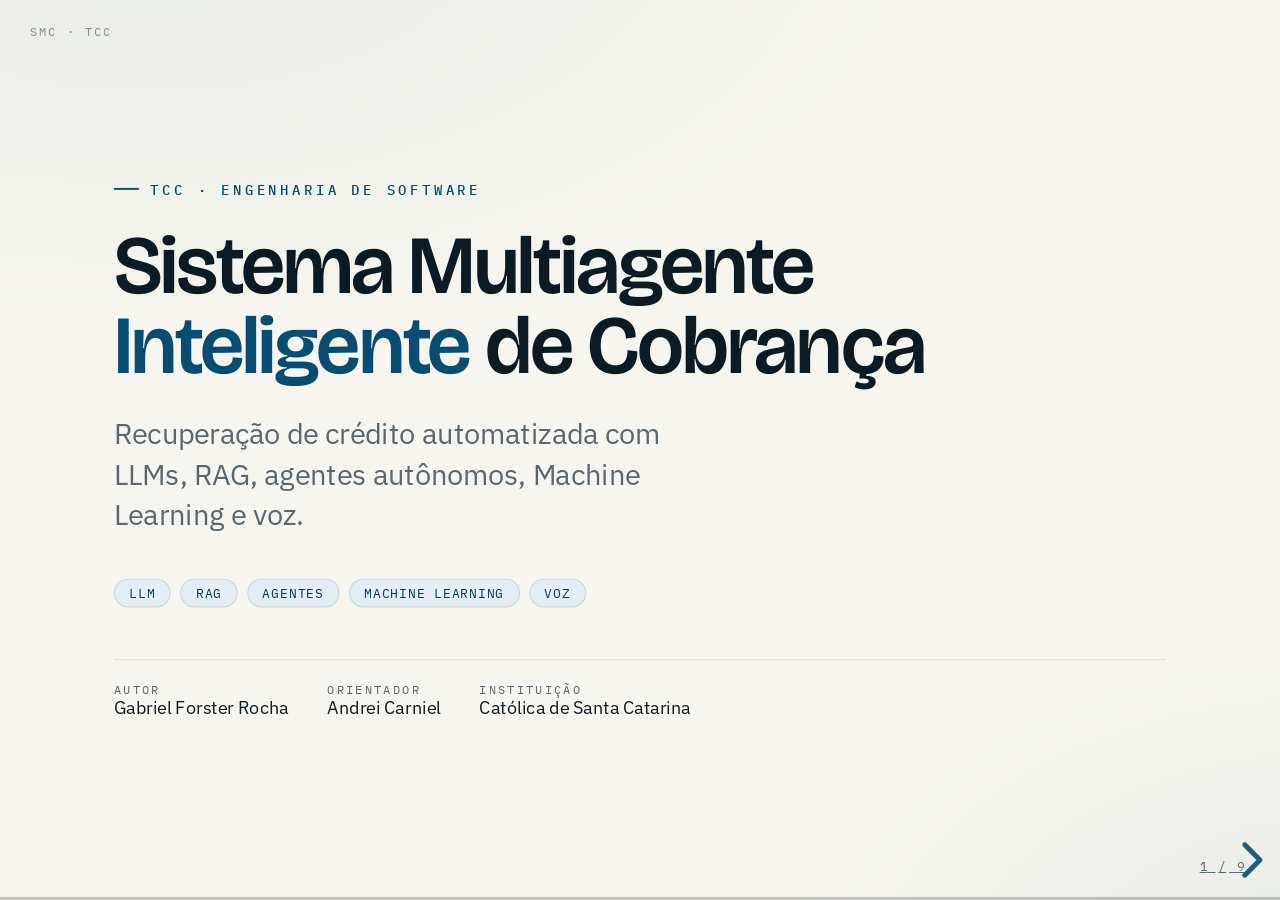
==== pitch/index.html @ 06ff8392 "feat(pitch): add 3-5 min reveal.js pitch deck Self-contained, offline reveal.js deck for the TCC pit" ====
<!DOCTYPE html>
<html lang="pt-BR">
<head>
  <meta charset="utf-8">
  <meta name="viewport" content="width=device-width, initial-scale=1.0">
  <title>Sistema Multiagente Inteligente de Cobrança — Pitch</title>
  <link rel="stylesheet" href="assets/fonts/fonts.css">
  <link rel="stylesheet" href="vendor/reveal/reset.css">
  <link rel="stylesheet" href="vendor/reveal/reveal.css">
  <link rel="stylesheet" href="css/theme.css">
</head>
<body>
  <div class="deck-brand">SMC · TCC</div>
  <div class="reveal">
    <div class="slides">
<section class="cover">
<p class="kicker">TCC · Engenharia de Software</p><h1 class="headline">Sistema Multiagente <em>Inteligente</em> de Cobrança</h1><p class="lead">Recuperação de crédito automatizada com LLMs, RAG, agentes autônomos, Machine Learning e voz.</p><div class="tagrow"><span class="tag">LLM</span><span class="tag">RAG</span><span class="tag">Agentes</span><span class="tag">Machine Learning</span><span class="tag">Voz</span></div><div class="cover-meta"><div><span class="role">Autor</span>Gabriel Forster Rocha</div><div><span class="role">Orientador</span>Andrei Carniel</div><div><span class="role">Instituição</span>Católica de Santa Catarina</div></div>
<aside class="notes">Bom dia a todos. Meu nome é Gabriel Forster Rocha, e meu TCC é um <strong>Sistema Multiagente Inteligente de Cobrança</strong>: um sistema que automatiza a recuperação de crédito de ponta a ponta, combinando modelos de linguagem com RAG, agentes autônomos, machine learning e serviços de voz. Nos próximos minutos vou apresentar o <strong>contexto</strong>, a <strong>proposta</strong>, o que ela tem de <strong>inovador</strong> e por que existe <strong>demanda de mercado</strong> para isso.</aside>
</section>
<section>
<p class="kicker">01 · Contexto</p><h2 class="headline">A inadimplência no Brasil bate <em>recorde</em>.</h2><div class="stat-row"><div class="stat"><span class="num">R$ 213 <small>bi</small></span><span class="cap">em dívidas de empresas no fim de 2025</span></div><div class="stat"><span class="num">8,9 <small>mi</small></span><span class="cap">de empresas inadimplentes (CNPJ)</span><span class="trend">↑ +2 milhões em um ano</span></div></div><p class="source">Fonte: Serasa Experian — Indicador de Inadimplência das Empresas, dez/2025.</p>
<aside class="notes"><em>[Aponte para os dois números ao citá-los.]</em> Vamos começar pelo contexto. A inadimplência no Brasil está no <strong>maior patamar já registrado</strong>. Segundo a Serasa Experian, em dezembro de 2025 as empresas fecharam o ano com <strong>213 bilhões de reais em dívidas</strong> e <strong>8,9 milhões de CNPJs negativados</strong> — cerca de 2 milhões de empresas a mais em um ano. Ou seja: nunca houve tanto crédito para recuperar, e a capacidade de cobrar continua limitada.</aside>
</section>
<section>
<p class="kicker">02 · O Problema</p><h2 class="headline">Cobrar ainda é um processo <em>manual</em>.</h2><ul class="points cols2"><li class="point"><span class="ico"><svg viewBox="0 0 24 24" fill="none" stroke="currentColor" stroke-width="1.7" stroke-linecap="round" stroke-linejoin="round"><circle cx="12" cy="12" r="8"/><circle cx="12" cy="12" r="3"/></svg></span><span><span class="t">Priorização por intuição</span><span class="d">Sem dados, todo cliente é tratado igual.</span></span></li><li class="point"><span class="ico"><svg viewBox="0 0 24 24" fill="none" stroke="currentColor" stroke-width="1.7" stroke-linecap="round" stroke-linejoin="round"><circle cx="6" cy="6" r="2.5"/><circle cx="6" cy="18" r="2.5"/><circle cx="18" cy="12" r="2.5"/><path d="M8.2 7l7.6 3.8M8.2 17l7.6-3.8"/></svg></span><span><span class="t">Canais fragmentados</span><span class="d">Texto, áudio de WhatsApp e ligação, desconectados.</span></span></li><li class="point"><span class="ico"><svg viewBox="0 0 24 24" fill="none" stroke="currentColor" stroke-width="1.7" stroke-linecap="round" stroke-linejoin="round"><rect x="3" y="6" width="18" height="12" rx="2"/><circle cx="12" cy="12" r="2.4"/></svg></span><span><span class="t">Custo alto por contato</span><span class="d">Depende de operadores — não escala.</span></span></li><li class="point"><span class="ico"><svg viewBox="0 0 24 24" fill="none" stroke="currentColor" stroke-width="1.7" stroke-linecap="round" stroke-linejoin="round"><circle cx="12" cy="12" r="8"/><path d="M12 7.5V12l3 2"/></svg></span><span><span class="t">Reativo e lento</span><span class="d">Só age quando o cliente aparece (ou nunca).</span></span></li></ul>
<aside class="notes">E por que recuperar esse crédito é tão difícil? Porque a cobrança ainda é um processo <strong>majoritariamente manual</strong>. A priorização é por <strong>intuição</strong> — sem dados, todo cliente é tratado igual. Os <strong>canais são fragmentados</strong> (texto, áudio de WhatsApp, ligação) e não conversam entre si. O <strong>custo por contato é alto</strong>, porque depende de operadores, que não escalam. E é <strong>reativo</strong>: só age quando o cliente aparece — ou nem age.</aside>
</section>
<section class="slide-fig">
<p class="kicker">03 · Proposta</p><h2 class="headline">Um sistema multiagente que <em>cobra sozinho</em>.</h2><div class="figure"><svg viewBox="0 0 1080 470" role="img" aria-label="Arquitetura do sistema multiagente"><defs><marker id="ah" markerWidth="9" markerHeight="9" refX="7.5" refY="4.5" orient="auto" markerUnits="userSpaceOnUse"><path d="M0,0 L9,4.5 L0,9 Z" fill="#074d71"/></marker><marker id="ahs" markerWidth="9" markerHeight="9" refX="7.5" refY="4.5" orient="auto" markerUnits="userSpaceOnUse"><path d="M0,0 L9,4.5 L0,9 Z" fill="#9aa79f"/></marker></defs><g><rect class="dg-node-em" x="330" y="6" width="420" height="56" rx="28"/><text class="dg-name on" text-anchor="middle" x="540" y="32">Orquestrador Central</text><text class="dg-sub on" text-anchor="middle" x="540" y="51">coordena agentes · filas · regras de negócio</text></g><g class="fragment" data-fragment-index="1"><path class="dg-flow" d="M540 62 V84 M200 84 H880" /><line class="dg-flow" x1="200" y1="84" x2="200" y2="120" marker-end="url(#ah)"/><line class="dg-flow" x1="540" y1="84" x2="540" y2="120" marker-end="url(#ah)"/><line class="dg-flow" x1="880" y1="84" x2="880" y2="120" marker-end="url(#ah)"/><rect class="dg-node" x="40" y="120" width="320" height="128" rx="14"/><text class="dg-type" x="62" y="167">Agente · Responsivo</text><text class="dg-name" x="62" y="189">LLM + RAG</text><text class="dg-sub" x="62" y="210">recebe, interpreta e responde</text><rect class="dg-node" x="380" y="120" width="320" height="128" rx="14"/><text class="dg-type" x="402" y="167">Agente · Proativo</text><text class="dg-name" x="402" y="189">Agentes Autônomos</text><text class="dg-sub" x="402" y="210">detecta e inicia a cobrança</text><rect class="dg-node-em" x="720" y="120" width="320" height="128" rx="14"/><text class="dg-type on" x="742" y="167">Agente · Preditivo</text><text class="dg-name on" x="742" y="189">Machine Learning</text><text class="dg-sub on" x="742" y="210">classifica e prioriza</text></g><g class="fragment" data-fragment-index="2"><line class="dg-flow" x1="200" y1="248" x2="200" y2="300" marker-end="url(#ah)"/><line class="dg-flow" x1="540" y1="248" x2="540" y2="300" marker-end="url(#ah)"/><line class="dg-flow" x1="880" y1="248" x2="880" y2="300" marker-end="url(#ah)"/><text class="dg-band" x="40" y="292">VOZ &amp; SERVIÇOS</text><rect class="dg-node-tint" x="40" y="300" width="1000" height="60" rx="14"/><rect class="dg-chip" x="64" y="314" width="224" height="32" rx="16"/><text class="dg-chip-tx" text-anchor="middle" x="176" y="334.5">STT · Whisper</text><rect class="dg-chip" x="307" y="314" width="224" height="32" rx="16"/><text class="dg-chip-tx" text-anchor="middle" x="419" y="334.5">Telefonia (TTS)</text><rect class="dg-chip" x="550" y="314" width="224" height="32" rx="16"/><text class="dg-chip-tx" text-anchor="middle" x="662" y="334.5">WhatsApp API</text><rect class="dg-chip" x="793" y="314" width="224" height="32" rx="16"/><text class="dg-chip-tx" text-anchor="middle" x="905" y="334.5">Base Vetorial</text></g><g class="fragment" data-fragment-index="3"><line class="dg-flow" x1="540" y1="360" x2="540" y2="396" marker-end="url(#ah)"/><text class="dg-band" x="40" y="388">DADOS &amp; AUDITORIA</text><rect class="dg-node" x="40" y="396" width="1000" height="54" rx="14"/><rect class="dg-chip" x="64" y="408" width="300" height="30" rx="15"/><text class="dg-chip-tx" text-anchor="middle" x="214" y="427.5">Banco de Dados</text><rect class="dg-chip" x="390" y="408" width="300" height="30" rx="15"/><text class="dg-chip-tx" text-anchor="middle" x="540" y="427.5">Fila de Mensagens</text><rect class="dg-chip" x="716" y="408" width="300" height="30" rx="15"/><text class="dg-chip-tx" text-anchor="middle" x="866" y="427.5">Logs / Auditoria</text></g></svg></div>
<aside class="notes"><em>[Avance com a seta revelando cada camada: orquestrador, os 3 agentes, voz/serviços, dados.]</em> A minha proposta ataca exatamente esses gargalos. É um <strong>sistema multiagente</strong>, coordenado por um <strong>orquestrador central</strong>, que distribui o trabalho entre <strong>três agentes especializados</strong>. O <strong>responsivo</strong>, que usa LLM com RAG para atender. O <strong>proativo</strong>, que detecta pendências e inicia a cobrança sozinho. E o <strong>preditivo</strong>, de machine learning, que classifica os clientes e define a prioridade. Eles se apoiam em duas camadas: <strong>voz e serviços</strong> — transcrição, telefonia, WhatsApp, base vetorial — e <strong>dados com auditoria</strong>, que garante rastreabilidade de cada decisão.</aside>
</section>
<section class="slide-fig">
<p class="kicker">03 · Como funciona — Responsivo</p><h2 class="headline">O cliente chama. O agente <em>resolve</em>.</h2><div class="figure"><svg viewBox="0 0 1080 230" role="img"><defs><marker id="ah" markerWidth="9" markerHeight="9" refX="7.5" refY="4.5" orient="auto" markerUnits="userSpaceOnUse"><path d="M0,0 L9,4.5 L0,9 Z" fill="#074d71"/></marker><marker id="ahs" markerWidth="9" markerHeight="9" refX="7.5" refY="4.5" orient="auto" markerUnits="userSpaceOnUse"><path d="M0,0 L9,4.5 L0,9 Z" fill="#9aa79f"/></marker></defs><line class="dg-flow" x1="184" y1="76" x2="226" y2="76" marker-end="url(#ah)"/><line class="dg-flow" x1="402" y1="76" x2="444" y2="76" marker-end="url(#ah)"/><line class="dg-flow" x1="620" y1="76" x2="662" y2="76" marker-end="url(#ah)"/><line class="dg-flow" x1="838" y1="76" x2="880" y2="76" marker-end="url(#ah)"/><rect class="dg-node" x="8" y="30" width="176" height="92" rx="14"/><text class="dg-type" x="30" y="59">ENTRADA</text><text class="dg-name" x="30" y="81">Cliente</text><text class="dg-sub" x="30" y="102">texto ou áudio</text><rect class="dg-node" x="226" y="30" width="176" height="92" rx="14"/><text class="dg-type" x="248" y="59">VOZ</text><text class="dg-name" x="248" y="81">Transcrição</text><text class="dg-sub" x="248" y="102">Whisper · STT</text><rect class="dg-node" x="444" y="30" width="176" height="92" rx="14"/><text class="dg-type" x="466" y="59">CONTEXTO</text><text class="dg-name" x="466" y="81">RAG</text><text class="dg-sub" x="466" y="102">base interna</text><rect class="dg-node-em" x="662" y="30" width="176" height="92" rx="14"/><text class="dg-type on" x="684" y="59">GERAÇÃO</text><text class="dg-name on" x="684" y="81">LLM</text><text class="dg-sub on" x="684" y="102">resposta</text><rect class="dg-node" x="880" y="30" width="176" height="92" rx="14"/><text class="dg-type" x="902" y="59">SAÍDA</text><text class="dg-name" x="902" y="81">Resposta</text><text class="dg-sub" x="902" y="102">ao cliente</text><line class="dg-flow" x1="750" y1="122" x2="750" y2="156" marker-end="url(#ah)"/><rect class="dg-node" x="662" y="156" width="176" height="42" rx="12"/><text class="dg-name" text-anchor="middle" x="750.0" y="182" style="font-size:15px">escala p/ humano</text></svg></div><p class="fig-cap">Gatilho: mensagem recebida do cliente (texto ou áudio).</p>
<aside class="notes"><em>[Acompanhe o fluxo da esquerda para a direita.]</em> No <strong>modo responsivo</strong>, o cliente entra em contato. Se for áudio, é <strong>transcrito</strong> por speech-to-text. O sistema identifica a <strong>intenção</strong>, busca contexto na base interna via <strong>RAG</strong>, e gera a resposta com o <strong>LLM</strong> — escalando para um humano quando necessário. O ponto-chave: as respostas são <strong>ancoradas na documentação da empresa</strong>, o que reduz drasticamente o risco de alucinação.</aside>
</section>
<section class="slide-fig">
<p class="kicker">03 · Como funciona — Proativo</p><h2 class="headline">O sistema age <em>antes</em> do vencimento.</h2><div class="figure"><svg viewBox="0 0 1080 230" role="img"><defs><marker id="ah" markerWidth="9" markerHeight="9" refX="7.5" refY="4.5" orient="auto" markerUnits="userSpaceOnUse"><path d="M0,0 L9,4.5 L0,9 Z" fill="#074d71"/></marker><marker id="ahs" markerWidth="9" markerHeight="9" refX="7.5" refY="4.5" orient="auto" markerUnits="userSpaceOnUse"><path d="M0,0 L9,4.5 L0,9 Z" fill="#9aa79f"/></marker></defs><line class="dg-flow" x1="184" y1="76" x2="226" y2="76" marker-end="url(#ah)"/><line class="dg-flow" x1="402" y1="76" x2="444" y2="76" marker-end="url(#ah)"/><line class="dg-flow" x1="620" y1="76" x2="662" y2="76" marker-end="url(#ah)"/><line class="dg-flow" x1="838" y1="76" x2="880" y2="76" marker-end="url(#ah)"/><rect class="dg-node" x="8" y="30" width="176" height="92" rx="14"/><text class="dg-type" x="30" y="59">FONTE</text><text class="dg-name" x="30" y="81">Dados</text><text class="dg-sub" x="30" y="102">histórico</text><rect class="dg-node-em" x="226" y="30" width="176" height="92" rx="14"/><text class="dg-type on" x="248" y="59">PREDITIVO</text><text class="dg-name on" x="248" y="81">Modelo ML</text><text class="dg-sub on" x="248" y="102">propensão + risco</text><rect class="dg-node" x="444" y="30" width="176" height="92" rx="14"/><text class="dg-type" x="466" y="59">PRIORIZAÇÃO</text><text class="dg-name" x="466" y="81">Ranking</text><text class="dg-sub" x="466" y="102">quem 1º</text><rect class="dg-node" x="662" y="30" width="176" height="92" rx="14"/><text class="dg-type" x="684" y="59">AÇÃO</text><text class="dg-name" x="684" y="81">Agente</text><text class="dg-sub" x="684" y="102">proativo</text><rect class="dg-node" x="880" y="30" width="176" height="92" rx="14"/><text class="dg-type" x="902" y="59">CONTATO</text><text class="dg-name" x="902" y="81">Canal</text><text class="dg-sub" x="902" y="102">WhatsApp · voz</text><path class="dg-flow-soft" d="M968.0 122 V162 H750.0 V122" stroke-dasharray="5 5" marker-end="url(#ahs)"/><text class="dg-sub" text-anchor="middle" x="859" y="182">sem resposta → reagenda (backoff)</text></svg></div><p class="fig-cap">Gatilho: agendamento periódico ou sinal do modelo preditivo.</p>
<aside class="notes">Já no <strong>modo proativo</strong>, o sistema age <strong>antes do vencimento</strong>. O modelo de ML usa o histórico para estimar <strong>propensão de pagamento</strong> e <strong>risco</strong>, e gera um <strong>ranking de prioridade</strong>. Com ele, o agente proativo aborda os clientes certos, no momento certo, pelo canal certo — WhatsApp ou ligação com voz sintetizada. Sem resposta, ele <strong>reagenda automaticamente</strong>, respeitando uma política de backoff.</aside>
</section>
<section>
<p class="kicker">04 · Inovação</p><h2 class="headline">O que ninguém junta num <em>só sistema</em>.</h2><ul class="points cols2"><li class="point"><span class="ico"><svg viewBox="0 0 24 24" fill="none" stroke="currentColor" stroke-width="1.7" stroke-linecap="round" stroke-linejoin="round"><path d="M12 3l9 5-9 5-9-5 9-5z"/><path d="M3 13l9 5 9-5"/></svg></span><span><span class="t">Três modos orquestrados</span><span class="d">Responsivo + proativo + preditivo juntos — não três ferramentas soltas.</span></span></li><li class="point"><span class="ico"><svg viewBox="0 0 24 24" fill="none" stroke="currentColor" stroke-width="1.7" stroke-linecap="round" stroke-linejoin="round"><rect x="9" y="3" width="6" height="11" rx="3"/><path d="M6 11a6 6 0 0 0 12 0M12 17v4"/></svg></span><span><span class="t">Voz de verdade</span><span class="d">Áudio de WhatsApp (STT) e telefonia programável (TTS).</span></span></li><li class="point"><span class="ico"><svg viewBox="0 0 24 24" fill="none" stroke="currentColor" stroke-width="1.7" stroke-linecap="round" stroke-linejoin="round"><circle cx="12" cy="5" r="2"/><path d="M12 7v13M5 13a7 7 0 0 0 14 0M5 13H3M19 13h2"/></svg></span><span><span class="t">Respostas ancoradas</span><span class="d">RAG na documentação interna reduz alucinação.</span></span></li><li class="point"><span class="ico"><svg viewBox="0 0 24 24" fill="none" stroke="currentColor" stroke-width="1.7" stroke-linecap="round" stroke-linejoin="round"><path d="M12 3l7 3v5c0 4.5-3 7.6-7 9-4-1.4-7-4.5-7-9V6l7-3z"/><path d="M9 12l2 2 4-4"/></svg></span><span><span class="t">Conformidade por design</span><span class="d">CDC, LGPD e limites de horário e frequência.</span></span></li></ul>
<aside class="notes">E onde está a inovação? Não em nenhuma tecnologia <strong>isolada</strong> — está em <strong>juntá-las</strong>. Primeiro: os três modos <strong>orquestrados</strong> num só sistema, não três ferramentas soltas. Segundo: <strong>voz de verdade</strong>, áudio de WhatsApp e telefonia. Terceiro: <strong>respostas ancoradas</strong> por RAG. E quarto: <strong>conformidade por design</strong> — CDC, LGPD e limites legais de horário e frequência.</aside>
</section>
<section>
<p class="kicker">05 · Necessidade de Mercado</p><h2 class="headline">Um problema de <em>R$ 213 bilhões</em> esperando automação.</h2><div class="cols"><ul class="points"><li class="point"><span class="ico"><svg viewBox="0 0 24 24" fill="none" stroke="currentColor" stroke-width="1.7" stroke-linecap="round" stroke-linejoin="round"><rect x="3" y="6" width="18" height="12" rx="2"/><circle cx="12" cy="12" r="2.4"/></svg></span><span><span class="t">96% são micro e pequenas</span><span class="d">8,5 milhões de empresas, R$ 185 bi em dívidas.</span></span></li><li class="point"><span class="ico"><svg viewBox="0 0 24 24" fill="none" stroke="currentColor" stroke-width="1.7" stroke-linecap="round" stroke-linejoin="round"><circle cx="6" cy="6" r="2.5"/><circle cx="6" cy="18" r="2.5"/><circle cx="18" cy="12" r="2.5"/><path d="M8.2 7l7.6 3.8M8.2 17l7.6-3.8"/></svg></span><span><span class="t">Concentrado em serviços e comércio</span><span class="d">Serviços 55% · Comércio 33% dos inadimplentes.</span></span></li><li class="point"><span class="ico"><svg viewBox="0 0 24 24" fill="none" stroke="currentColor" stroke-width="1.7" stroke-linecap="round" stroke-linejoin="round"><circle cx="12" cy="12" r="8"/><circle cx="12" cy="12" r="3"/></svg></span><span><span class="t">A lacuna das soluções atuais</span><span class="d">Fazem disparo em massa ou chatbot — sem ML nem voz ponta a ponta.</span></span></li></ul><div><p class="lead" style="margin-bottom:18px">Quem precisa disso:</p><div class="tagrow"><span class="tag">Varejo</span><span class="tag">Fintechs</span><span class="tag">Escritórios de cobrança</span><span class="tag">Prestadores de serviço</span></div></div></div><p class="source">Fonte: Serasa Experian — Indicador de Inadimplência das Empresas, dez/2025.</p>
<aside class="notes">Isso nos leva à <strong>necessidade de mercado</strong>. É um problema de <strong>213 bilhões de reais</strong>: 8,9 milhões de empresas inadimplentes, sendo <strong>96% micro e pequenas</strong> — justamente as com menos estrutura para cobrar, concentradas em <strong>serviços e comércio</strong>. Varejo, fintechs e escritórios de cobrança precisam <strong>recuperar mais gastando menos</strong>. As soluções de hoje fazem disparo em massa ou um chatbot simples — nenhuma prioriza com ML nem cobre voz de ponta a ponta. É <strong>essa lacuna</strong> que o projeto ocupa.</aside>
</section>
<section>
<p class="kicker">TCC · Pergunta de Pesquisa</p><p class="rq">Em que medida um sistema multiagente — LLM+RAG, agentes proativos e ML preditivo, com voz — pode automatizar a cobrança e <em>aumentar a eficiência</em> da recuperação de crédito frente aos processos convencionais?</p><div class="impact"><div class="it"><span class="k">Hipótese</span><span class="v">↓ tempo médio · ↑ taxa de resolução</span></div><div class="it"><span class="k">Avaliação</span><span class="v">F1 ≥ 0,75 · vs. baseline</span></div></div><p class="source">Obrigado. · Gabriel Forster Rocha — Católica de Santa Catarina.</p>
<aside class="notes">Para fechar, a <strong>pergunta de pesquisa</strong>: em que medida esse sistema aumenta a <strong>eficiência</strong> da recuperação de crédito frente aos processos convencionais? A hipótese é que ele <strong>reduz o tempo médio</strong> e <strong>aumenta a taxa de resolução</strong>. Será avaliado de forma objetiva — com métricas de ML, como <strong>F1 acima de 0,75</strong>, e indicadores operacionais contra um <strong>baseline</strong>. Muito obrigado. Fico à disposição para as perguntas.</aside>
</section>
    </div>
  </div>
  <script src="vendor/reveal/reveal.js"></script>
  <script src="vendor/reveal/plugin/notes/notes.js"></script>
  <script>
    Reveal.initialize({
      width: 1280,
      height: 720,
      margin: 0.04,
      minScale: 0.2,
      maxScale: 2.0,
      center: true,
      hash: true,
      fragments: !/[?&]allfrags/.test(location.search),
      transition: 'fade',
      transitionSpeed: 'default',
      slideNumber: 'c/t',
      controlsTutorial: false,
      plugins: [ RevealNotes ]
    });
  </script>
</body>
</html>
---- pitch/assets/fonts/fonts.css ----
/* Self-hosted latin subset — vendored for offline use */

/* Bricolage Grotesque — variable (display) */
@font-face {
  font-family: 'Bricolage Grotesque';
  font-style: normal;
  font-weight: 400 800;
  font-display: swap;
  src: url('./bricolage-grotesque.woff2') format('woff2');
}

/* IBM Plex Sans — variable (body) */
@font-face {
  font-family: 'IBM Plex Sans';
  font-style: normal;
  font-weight: 400 600;
  font-display: swap;
  src: url('./ibm-plex-sans.woff2') format('woff2');
}

/* IBM Plex Mono — static (labels / data) */
@font-face {
  font-family: 'IBM Plex Mono';
  font-style: normal;
  font-weight: 400;
  font-display: swap;
  src: url('./ibm-plex-mono-400.woff2') format('woff2');
}
@font-face {
  font-family: 'IBM Plex Mono';
  font-style: normal;
  font-weight: 500;
  font-display: swap;
  src: url('./ibm-plex-mono-500.woff2') format('woff2');
}
---- pitch/css/theme.css ----
/* ============================================================
   Sistema Multiagente de Cobrança — pitch theme
   Deep-blue editorial minimalism
   ============================================================ */

:root {
  /* palette */
  --paper:        #f6f5ef;   /* warm off-white background      */
  --paper-2:      #fbfaf6;   /* card / raised surface          */
  --ink:          #0c1a23;   /* near-black blue ink            */
  --muted:        #5a6770;   /* secondary text                 */
  --hairline:     rgba(12, 26, 35, 0.12);
  --hairline-2:   rgba(12, 26, 35, 0.22);

  --blue:        #074d71;   /* primary deep blue accent       */
  --blue-600:    #053a56;
  --blue-300:    #4f97bd;
  --blue-tint:   #e4eef4;   /* pale blue fill                 */
  --alert:        #b4541f;   /* clay — used sparingly (trends) */

  /* type */
  --font-display: 'Bricolage Grotesque', system-ui, sans-serif;
  --font-body:    'IBM Plex Sans', system-ui, sans-serif;
  --font-mono:    'IBM Plex Mono', ui-monospace, monospace;
}

/* ---------- deck base ---------------------------------------- */
html, body { background: var(--paper); }

.reveal {
  font-family: var(--font-body);
  color: var(--ink);
  font-weight: 400;
  font-size: 26px;
  letter-spacing: -0.005em;
}

.reveal .slides { text-align: left; }

.reveal .slides section {
  padding: 0 92px;
  box-sizing: border-box;
  display: flex;
  flex-direction: column;
  justify-content: flex-start;
}

/* subtle paper grain / atmosphere via layered radial tints */
.reveal-viewport {
  background:
    radial-gradient(120% 90% at 12% -10%, rgba(7,77,113,0.05), transparent 55%),
    radial-gradient(90% 80% at 105% 110%, rgba(7,77,113,0.06), transparent 50%),
    var(--paper);
}

/* ---------- shared type components --------------------------- */
.kicker {
  font-family: var(--font-mono);
  font-size: 15px;
  font-weight: 500;
  letter-spacing: 0.22em;
  text-transform: uppercase;
  color: var(--blue);
  margin: 0 0 26px;
  display: flex;
  align-items: center;
  gap: 12px;
}
.kicker::before {
  content: "";
  width: 26px;
  height: 2px;
  background: var(--blue);
  display: inline-block;
}

.reveal h1.headline,
.reveal h2.headline {
  font-family: var(--font-display);
  font-weight: 600;
  line-height: 1.02;
  letter-spacing: -0.025em;
  color: var(--ink);
  margin: 0 0 18px;
  text-transform: none;
}
.reveal h2.headline { font-size: 60px; max-width: 18ch; }
.reveal .headline em { font-style: normal; color: var(--blue); }

.lead {
  font-size: 27px;
  line-height: 1.4;
  color: var(--muted);
  max-width: 30ch;
  margin: 0;
}

.source, .caption {
  font-family: var(--font-mono);
  font-size: 14px;
  letter-spacing: 0.04em;
  color: var(--muted);
}
.source { margin-top: 30px; }

/* spacer that pushes following content to the bottom */
.grow { flex: 1 1 auto; }

/* ---------- slide 1 : cover ---------------------------------- */
.cover { justify-content: center; }
.cover .kicker { margin-bottom: 30px; }
.cover h1.headline {
  font-size: 86px;
  line-height: 0.98;
  max-width: 17ch;
  margin-bottom: 28px;
}
.cover .lead { font-size: 30px; max-width: 34ch; margin-bottom: 46px; }

.tagrow { display: flex; flex-wrap: wrap; gap: 10px; margin-bottom: 54px; }
.tag {
  font-family: var(--font-mono);
  font-size: 14px;
  letter-spacing: 0.08em;
  text-transform: uppercase;
  color: var(--blue-600);
  background: var(--blue-tint);
  border: 1px solid var(--hairline);
  border-radius: 999px;
  padding: 7px 15px;
}

.cover-meta {
  display: flex;
  flex-wrap: wrap;
  gap: 8px 40px;
  font-size: 19px;
  color: var(--ink);
  border-top: 1px solid var(--hairline);
  padding-top: 24px;
}
.cover-meta .role {
  display: block;
  font-family: var(--font-mono);
  font-size: 12.5px;
  letter-spacing: 0.14em;
  text-transform: uppercase;
  color: var(--muted);
  margin-bottom: 3px;
}

/* ---------- big stats --------------------------------------- */
.stat-row { display: flex; gap: 64px; align-items: flex-end; margin: 10px 0 4px; flex-wrap: wrap; }
.stat .num {
  font-family: var(--font-display);
  font-weight: 700;
  font-size: 104px;
  line-height: 0.9;
  letter-spacing: -0.04em;
  color: var(--blue);
  display: block;
}
.stat .num small { font-size: 0.42em; font-weight: 600; letter-spacing: -0.01em; }
.stat .cap {
  display: block;
  margin-top: 14px;
  font-size: 21px;
  color: var(--ink);
  max-width: 16ch;
  line-height: 1.25;
}
.trend {
  font-family: var(--font-mono);
  font-size: 17px;
  color: var(--alert);
  font-weight: 500;
  letter-spacing: 0.02em;
  margin-top: 16px;
  display: inline-flex;
  align-items: center;
  gap: 8px;
}

/* ---------- point lists (problem / innovation) -------------- */
.points { list-style: none; margin: 6px 0 0; padding: 0; display: grid; gap: 22px; }
.points.cols2 { grid-template-columns: 1fr 1fr; gap: 26px 52px; }
.point { display: grid; grid-template-columns: 44px 1fr; gap: 18px; align-items: start; }
.point .ico {
  width: 40px; height: 40px;
  display: grid; place-items: center;
  border: 1px solid var(--hairline-2);
  border-radius: 11px;
  background: var(--paper-2);
  color: var(--blue);
}
.point .ico svg { width: 22px; height: 22px; }
.point .t { display: block; font-family: var(--font-display); font-weight: 600; font-size: 23px; color: var(--ink); letter-spacing: -0.01em; }
.point .d { display: block; font-size: 19px; color: var(--muted); line-height: 1.35; margin-top: 3px; }

/* ---------- two-column generic ------------------------------ */
.cols { display: grid; grid-template-columns: 1.05fr 0.95fr; gap: 56px; align-items: center; }
.cols.diagram-right { grid-template-columns: 0.78fr 1.22fr; }

/* ---------- diagram canvas ---------------------------------- */
.figure { width: 100%; }
.figure svg { width: 100%; height: auto; display: block; overflow: visible; }
.fig-cap {
  font-family: var(--font-mono);
  font-size: 14px;
  color: var(--muted);
  letter-spacing: 0.03em;
  margin-top: 16px;
}

/* SVG diagram language ------------------------------------- */
.dg-node    { fill: var(--paper-2); stroke: var(--hairline-2); stroke-width: 1.5; }
.dg-node-em { fill: var(--blue);   stroke: var(--blue);      stroke-width: 1.5; }
.dg-node-tint { fill: var(--blue-tint); stroke: var(--blue-300); stroke-width: 1.5; }
.dg-type {
  font-family: var(--font-mono); font-size: 11.5px; font-weight: 500;
  letter-spacing: 0.14em; text-transform: uppercase; fill: var(--muted);
}
.dg-type.on { fill: rgba(255,255,255,0.75); }
.dg-name {
  font-family: var(--font-display); font-weight: 600; font-size: 19px;
  letter-spacing: -0.01em; fill: var(--ink);
}
.dg-name.on { fill: #fff; }
.dg-sub { font-family: var(--font-body); font-size: 13.5px; fill: var(--muted); }
.dg-sub.on { fill: rgba(255,255,255,0.82); }
.dg-flow { fill: none; stroke: var(--blue); stroke-width: 1.8; }
.dg-flow-soft { fill: none; stroke: var(--hairline-2); stroke-width: 1.5; }
.dg-chip { fill: var(--paper-2); stroke: var(--hairline-2); stroke-width: 1.25; }
.dg-chip-tx { font-family: var(--font-mono); font-size: 12.5px; letter-spacing: 0.02em; fill: var(--ink); }
.dg-band { font-family: var(--font-mono); font-size: 12px; letter-spacing: 0.18em; text-transform: uppercase; fill: var(--muted); }

/* ---------- diagram slides (figure-led) ---------------------- */
.slide-fig { padding-top: 50px; padding-bottom: 46px; }
.slide-fig .kicker { margin-bottom: 18px; }
.slide-fig h2.headline { font-size: 44px; margin-bottom: 10px; max-width: 26ch; }
.slide-fig .figure {
  margin-top: 18px;
  display: flex;
  flex-direction: column;
  align-items: center;
}
.slide-fig .figure svg { width: 100%; max-width: 1120px; max-height: 470px; }
.slide-fig .fig-cap { margin-top: 18px; text-align: center; }

/* ---------- closing slide ----------------------------------- */
.rq {
  font-family: var(--font-display);
  font-weight: 500;
  font-size: 33px;
  line-height: 1.28;
  letter-spacing: -0.02em;
  color: var(--ink);
  max-width: 30ch;
  border-left: 3px solid var(--blue);
  padding-left: 28px;
  margin: 4px 0 0;
}
.rq em { font-style: normal; color: var(--blue); }
.impact { display: flex; gap: 48px; margin-top: 38px; flex-wrap: wrap; }
.impact .it .k { font-family: var(--font-mono); font-size: 13px; letter-spacing: 0.12em; text-transform: uppercase; color: var(--muted); display: block; margin-bottom: 6px; }
.impact .it .v { font-family: var(--font-display); font-weight: 600; font-size: 24px; color: var(--blue); }

/* ---------- fixed chrome ------------------------------------ */
.deck-brand {
  position: fixed;
  top: 26px; left: 30px;
  z-index: 30;
  font-family: var(--font-mono);
  font-size: 12px;
  letter-spacing: 0.18em;
  text-transform: uppercase;
  color: var(--muted);
  opacity: 0.7;
  pointer-events: none;
}
.reveal .slide-number {
  font-family: var(--font-mono);
  font-size: 13px;
  background: transparent;
  color: var(--muted);
  right: 30px; bottom: 22px;
}
.reveal .progress { color: var(--blue); height: 3px; }
.reveal .controls { color: var(--blue); }

/* print/pdf: keep brand off the corner overlap */
@media print { .deck-brand { display: none; } }

/* PDF export (open index.html?print-pdf, then Save as PDF) — 16:9 landscape */
@page { size: 1280px 720px; margin: 0; }
@media print {
  .reveal .slides section { justify-content: center; }
}
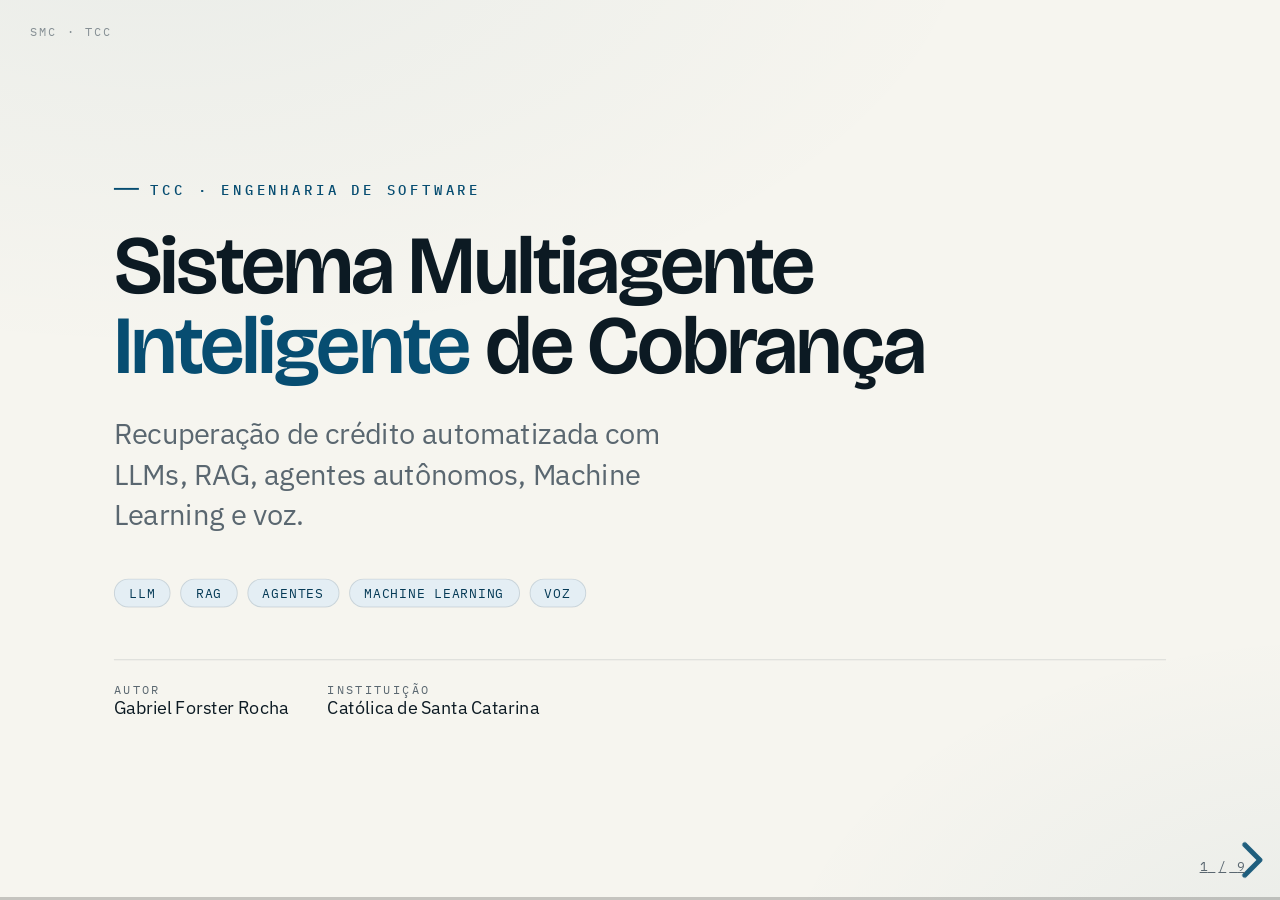
==== commit 9f78c493: "chore: remove advisor" ====
--- a/pitch/index.html
+++ b/pitch/index.html
@@ -14,7 +14,7 @@
   <div class="reveal">
     <div class="slides">
 <section class="cover">
-<p class="kicker">TCC · Engenharia de Software</p><h1 class="headline">Sistema Multiagente <em>Inteligente</em> de Cobrança</h1><p class="lead">Recuperação de crédito automatizada com LLMs, RAG, agentes autônomos, Machine Learning e voz.</p><div class="tagrow"><span class="tag">LLM</span><span class="tag">RAG</span><span class="tag">Agentes</span><span class="tag">Machine Learning</span><span class="tag">Voz</span></div><div class="cover-meta"><div><span class="role">Autor</span>Gabriel Forster Rocha</div><div><span class="role">Orientador</span>Andrei Carniel</div><div><span class="role">Instituição</span>Católica de Santa Catarina</div></div>
+<p class="kicker">TCC · Engenharia de Software</p><h1 class="headline">Sistema Multiagente <em>Inteligente</em> de Cobrança</h1><p class="lead">Recuperação de crédito automatizada com LLMs, RAG, agentes autônomos, Machine Learning e voz.</p><div class="tagrow"><span class="tag">LLM</span><span class="tag">RAG</span><span class="tag">Agentes</span><span class="tag">Machine Learning</span><span class="tag">Voz</span></div><div class="cover-meta"><div><span class="role">Autor</span>Gabriel Forster Rocha</div><div><span class="role">Instituição</span>Católica de Santa Catarina</div></div>
 <aside class="notes">Bom dia a todos. Meu nome é Gabriel Forster Rocha, e meu TCC é um <strong>Sistema Multiagente Inteligente de Cobrança</strong>: um sistema que automatiza a recuperação de crédito de ponta a ponta, combinando modelos de linguagem com RAG, agentes autônomos, machine learning e serviços de voz. Nos próximos minutos vou apresentar o <strong>contexto</strong>, a <strong>proposta</strong>, o que ela tem de <strong>inovador</strong> e por que existe <strong>demanda de mercado</strong> para isso.</aside>
 </section>
 <section>
@@ -26,7 +26,7 @@
 <aside class="notes">E por que recuperar esse crédito é tão difícil? Porque a cobrança ainda é um processo <strong>majoritariamente manual</strong>. A priorização é por <strong>intuição</strong> — sem dados, todo cliente é tratado igual. Os <strong>canais são fragmentados</strong> (texto, áudio de WhatsApp, ligação) e não conversam entre si. O <strong>custo por contato é alto</strong>, porque depende de operadores, que não escalam. E é <strong>reativo</strong>: só age quando o cliente aparece — ou nem age.</aside>
 </section>
 <section class="slide-fig">
-<p class="kicker">03 · Proposta</p><h2 class="headline">Um sistema multiagente que <em>cobra sozinho</em>.</h2><div class="figure"><svg viewBox="0 0 1080 470" role="img" aria-label="Arquitetura do sistema multiagente"><defs><marker id="ah" markerWidth="9" markerHeight="9" refX="7.5" refY="4.5" orient="auto" markerUnits="userSpaceOnUse"><path d="M0,0 L9,4.5 L0,9 Z" fill="#074d71"/></marker><marker id="ahs" markerWidth="9" markerHeight="9" refX="7.5" refY="4.5" orient="auto" markerUnits="userSpaceOnUse"><path d="M0,0 L9,4.5 L0,9 Z" fill="#9aa79f"/></marker></defs><g><rect class="dg-node-em" x="330" y="6" width="420" height="56" rx="28"/><text class="dg-name on" text-anchor="middle" x="540" y="32">Orquestrador Central</text><text class="dg-sub on" text-anchor="middle" x="540" y="51">coordena agentes · filas · regras de negócio</text></g><g class="fragment" data-fragment-index="1"><path class="dg-flow" d="M540 62 V84 M200 84 H880" /><line class="dg-flow" x1="200" y1="84" x2="200" y2="120" marker-end="url(#ah)"/><line class="dg-flow" x1="540" y1="84" x2="540" y2="120" marker-end="url(#ah)"/><line class="dg-flow" x1="880" y1="84" x2="880" y2="120" marker-end="url(#ah)"/><rect class="dg-node" x="40" y="120" width="320" height="128" rx="14"/><text class="dg-type" x="62" y="167">Agente · Responsivo</text><text class="dg-name" x="62" y="189">LLM + RAG</text><text class="dg-sub" x="62" y="210">recebe, interpreta e responde</text><rect class="dg-node" x="380" y="120" width="320" height="128" rx="14"/><text class="dg-type" x="402" y="167">Agente · Proativo</text><text class="dg-name" x="402" y="189">Agentes Autônomos</text><text class="dg-sub" x="402" y="210">detecta e inicia a cobrança</text><rect class="dg-node-em" x="720" y="120" width="320" height="128" rx="14"/><text class="dg-type on" x="742" y="167">Agente · Preditivo</text><text class="dg-name on" x="742" y="189">Machine Learning</text><text class="dg-sub on" x="742" y="210">classifica e prioriza</text></g><g class="fragment" data-fragment-index="2"><line class="dg-flow" x1="200" y1="248" x2="200" y2="300" marker-end="url(#ah)"/><line class="dg-flow" x1="540" y1="248" x2="540" y2="300" marker-end="url(#ah)"/><line class="dg-flow" x1="880" y1="248" x2="880" y2="300" marker-end="url(#ah)"/><text class="dg-band" x="40" y="292">VOZ &amp; SERVIÇOS</text><rect class="dg-node-tint" x="40" y="300" width="1000" height="60" rx="14"/><rect class="dg-chip" x="64" y="314" width="224" height="32" rx="16"/><text class="dg-chip-tx" text-anchor="middle" x="176" y="334.5">STT · Whisper</text><rect class="dg-chip" x="307" y="314" width="224" height="32" rx="16"/><text class="dg-chip-tx" text-anchor="middle" x="419" y="334.5">Telefonia (TTS)</text><rect class="dg-chip" x="550" y="314" width="224" height="32" rx="16"/><text class="dg-chip-tx" text-anchor="middle" x="662" y="334.5">WhatsApp API</text><rect class="dg-chip" x="793" y="314" width="224" height="32" rx="16"/><text class="dg-chip-tx" text-anchor="middle" x="905" y="334.5">Base Vetorial</text></g><g class="fragment" data-fragment-index="3"><line class="dg-flow" x1="540" y1="360" x2="540" y2="396" marker-end="url(#ah)"/><text class="dg-band" x="40" y="388">DADOS &amp; AUDITORIA</text><rect class="dg-node" x="40" y="396" width="1000" height="54" rx="14"/><rect class="dg-chip" x="64" y="408" width="300" height="30" rx="15"/><text class="dg-chip-tx" text-anchor="middle" x="214" y="427.5">Banco de Dados</text><rect class="dg-chip" x="390" y="408" width="300" height="30" rx="15"/><text class="dg-chip-tx" text-anchor="middle" x="540" y="427.5">Fila de Mensagens</text><rect class="dg-chip" x="716" y="408" width="300" height="30" rx="15"/><text class="dg-chip-tx" text-anchor="middle" x="866" y="427.5">Logs / Auditoria</text></g></svg></div>
+<p class="kicker">03 · Proposta</p><h2 class="headline">Um sistema multiagente que <em>cobra sozinho</em>.</h2><div class="figure"><svg viewBox="0 0 1080 470" role="img" aria-label="Arquitetura do sistema multiagente"><defs><marker id="ah" markerWidth="9" markerHeight="9" refX="7.5" refY="4.5" orient="auto" markerUnits="userSpaceOnUse"><path d="M0,0 L9,4.5 L0,9 Z" fill="#074d71"/></marker><marker id="ahs" markerWidth="9" markerHeight="9" refX="7.5" refY="4.5" orient="auto" markerUnits="userSpaceOnUse"><path d="M0,0 L9,4.5 L0,9 Z" fill="#9aa79f"/></marker></defs><g><rect class="dg-node-em" x="330" y="6" width="420" height="56" rx="28"/><text class="dg-name on" text-anchor="middle" x="540" y="32">Orquestrador Central</text><text class="dg-sub on" text-anchor="middle" x="540" y="51">coordena agentes · filas · regras de negócio</text></g><g class="fragment" data-fragment-index="1"><path class="dg-flow" d="M540 62 V84 M200 84 H880" /><line class="dg-flow" x1="200" y1="84" x2="200" y2="120" marker-end="url(#ah)"/><line class="dg-flow" x1="540" y1="84" x2="540" y2="120" marker-end="url(#ah)"/><line class="dg-flow" x1="880" y1="84" x2="880" y2="120" marker-end="url(#ah)"/><rect class="dg-node" x="40" y="120" width="320" height="128" rx="14"/><text class="dg-type" x="62" y="167">Agente · Responsivo</text><text class="dg-name" x="62" y="189">LLM + RAG</text><text class="dg-sub" x="62" y="210">recebe, interpreta e responde</text><rect class="dg-node" x="380" y="120" width="320" height="128" rx="14"/><text class="dg-type" x="402" y="167">Agente · Proativo</text><text class="dg-name" x="402" y="189">Agentes Autônomos</text><text class="dg-sub" x="402" y="210">detecta e inicia a cobrança</text><rect class="dg-node-em" x="720" y="120" width="320" height="128" rx="14"/><text class="dg-type on" x="742" y="167">Agente · Preditivo</text><text class="dg-name on" x="742" y="189">Machine Learning</text><text class="dg-sub on" x="742" y="210">classifica e prioriza</text></g><g class="fragment" data-fragment-index="2"><line class="dg-flow" x1="200" y1="248" x2="200" y2="300" marker-end="url(#ah)"/><line class="dg-flow" x1="540" y1="248" x2="540" y2="300" marker-end="url(#ah)"/><line class="dg-flow" x1="880" y1="248" x2="880" y2="300" marker-end="url(#ah)"/><text class="dg-band" x="40" y="292">VOZ &amp; SERVIÇOS</text><rect class="dg-node-tint" x="40" y="300" width="1000" height="60" rx="14"/><rect class="dg-chip" x="64" y="314" width="224" height="32" rx="16"/><text class="dg-chip-tx" text-anchor="middle" x="176" y="334.5">STT · Whisper</text><rect class="dg-chip" x="307" y="314" width="224" height="32" rx="16"/><text class="dg-chip-tx" text-anchor="middle" x="419" y="334.5">TTS · Elevenlabs</text><rect class="dg-chip" x="550" y="314" width="224" height="32" rx="16"/><text class="dg-chip-tx" text-anchor="middle" x="662" y="334.5">WhatsApp / E-mail</text><rect class="dg-chip" x="793" y="314" width="224" height="32" rx="16"/><text class="dg-chip-tx" text-anchor="middle" x="905" y="334.5">Base de conhecimento</text></g><g class="fragment" data-fragment-index="3"><line class="dg-flow" x1="540" y1="360" x2="540" y2="396" marker-end="url(#ah)"/><text class="dg-band" x="40" y="388">DADOS &amp; AUDITORIA</text><rect class="dg-node" x="40" y="396" width="1000" height="54" rx="14"/><rect class="dg-chip" x="64" y="408" width="300" height="30" rx="15"/><text class="dg-chip-tx" text-anchor="middle" x="214" y="427.5">Banco de Dados</text><rect class="dg-chip" x="390" y="408" width="300" height="30" rx="15"/><text class="dg-chip-tx" text-anchor="middle" x="540" y="427.5">Fila de Mensagens</text><rect class="dg-chip" x="716" y="408" width="300" height="30" rx="15"/><text class="dg-chip-tx" text-anchor="middle" x="866" y="427.5">Logs / Auditoria</text></g></svg></div>
 <aside class="notes"><em>[Avance com a seta revelando cada camada: orquestrador, os 3 agentes, voz/serviços, dados.]</em> A minha proposta ataca exatamente esses gargalos. É um <strong>sistema multiagente</strong>, coordenado por um <strong>orquestrador central</strong>, que distribui o trabalho entre <strong>três agentes especializados</strong>. O <strong>responsivo</strong>, que usa LLM com RAG para atender. O <strong>proativo</strong>, que detecta pendências e inicia a cobrança sozinho. E o <strong>preditivo</strong>, de machine learning, que classifica os clientes e define a prioridade. Eles se apoiam em duas camadas: <strong>voz e serviços</strong> — transcrição, telefonia, WhatsApp, base vetorial — e <strong>dados com auditoria</strong>, que garante rastreabilidade de cada decisão.</aside>
 </section>
 <section class="slide-fig">
